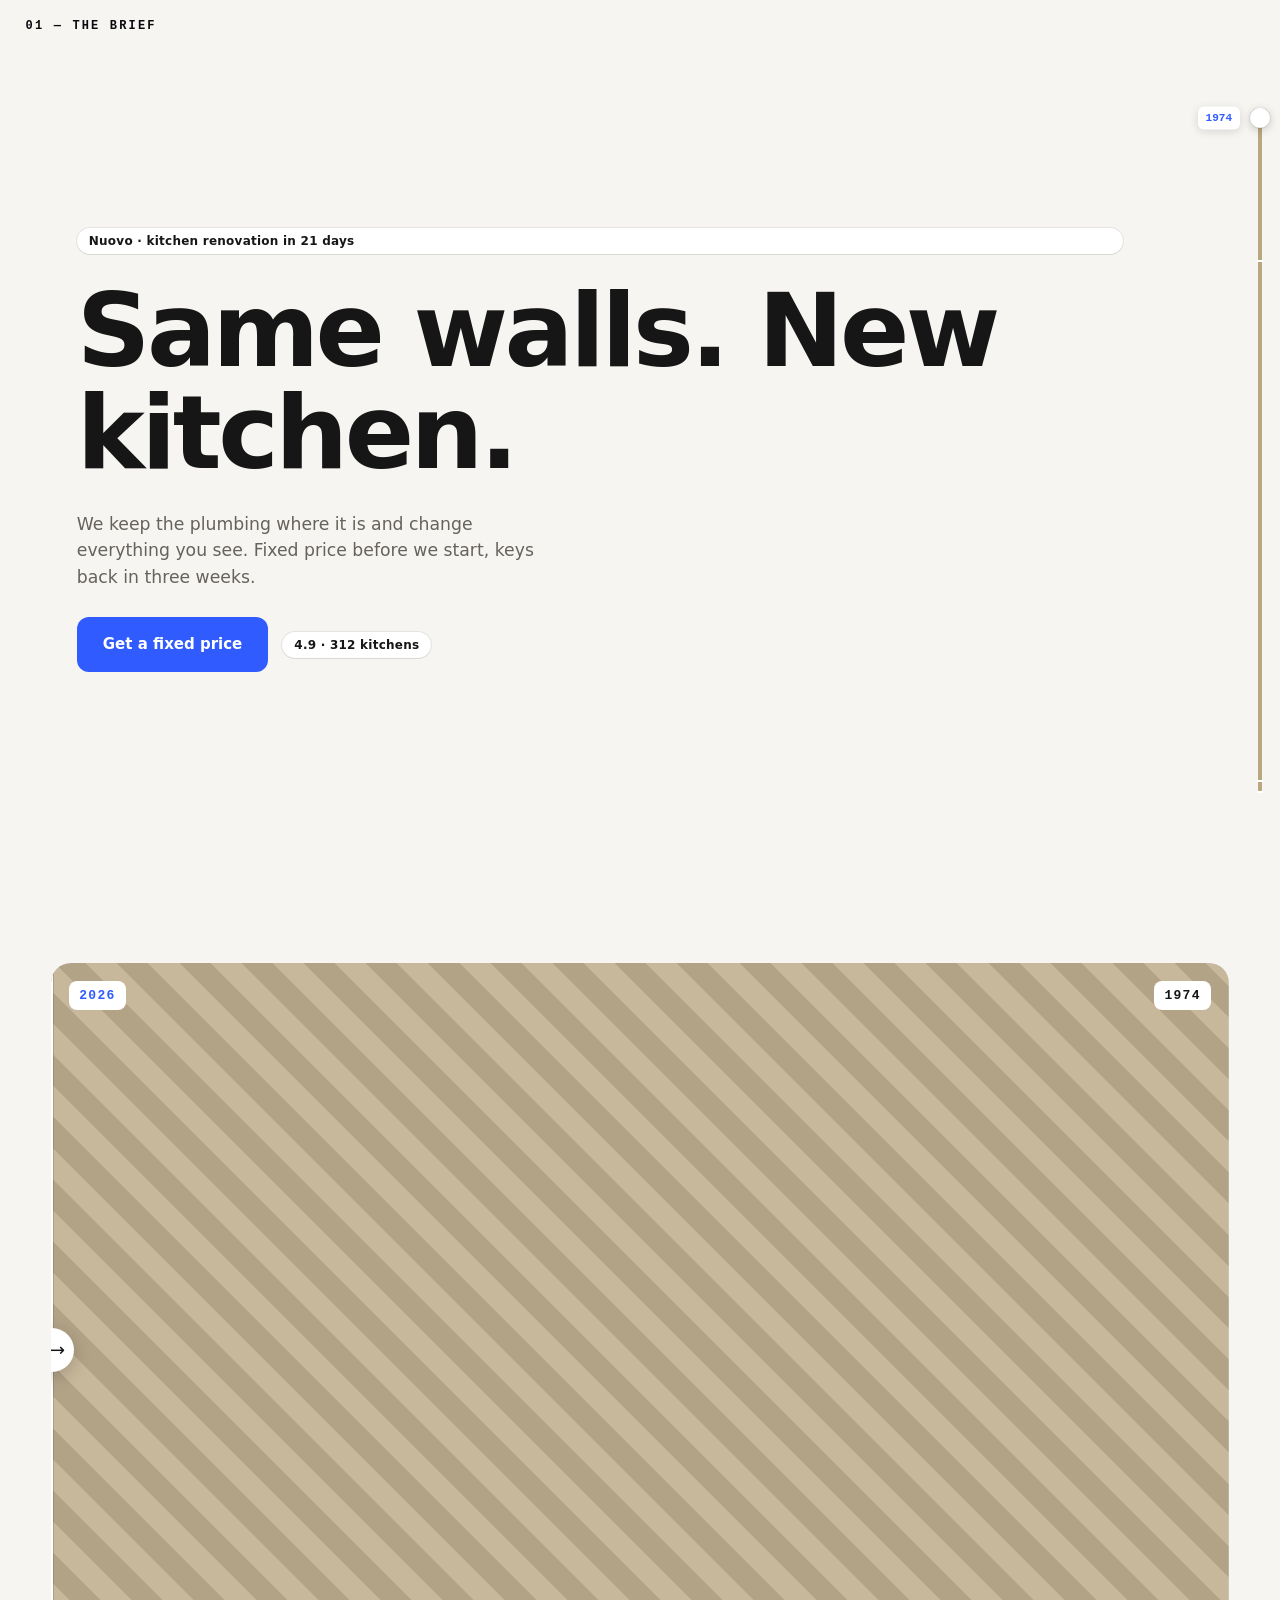
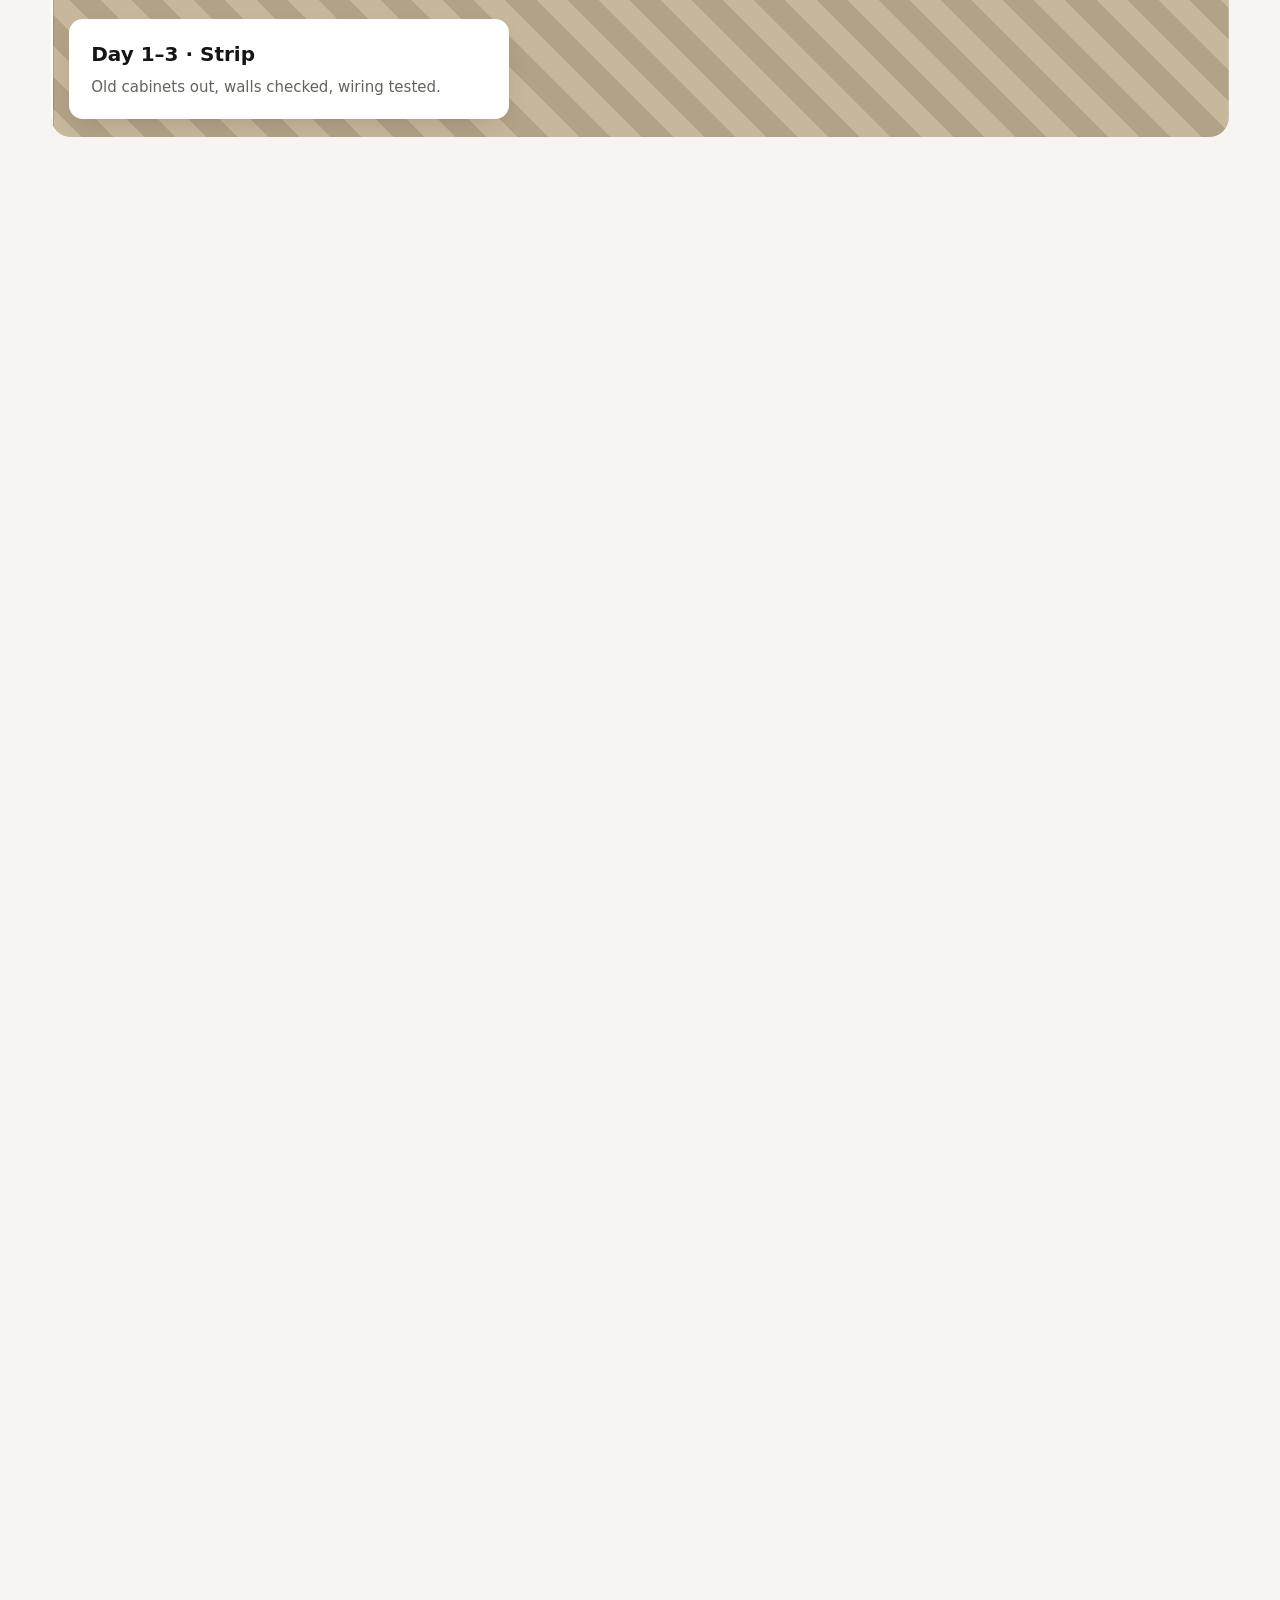
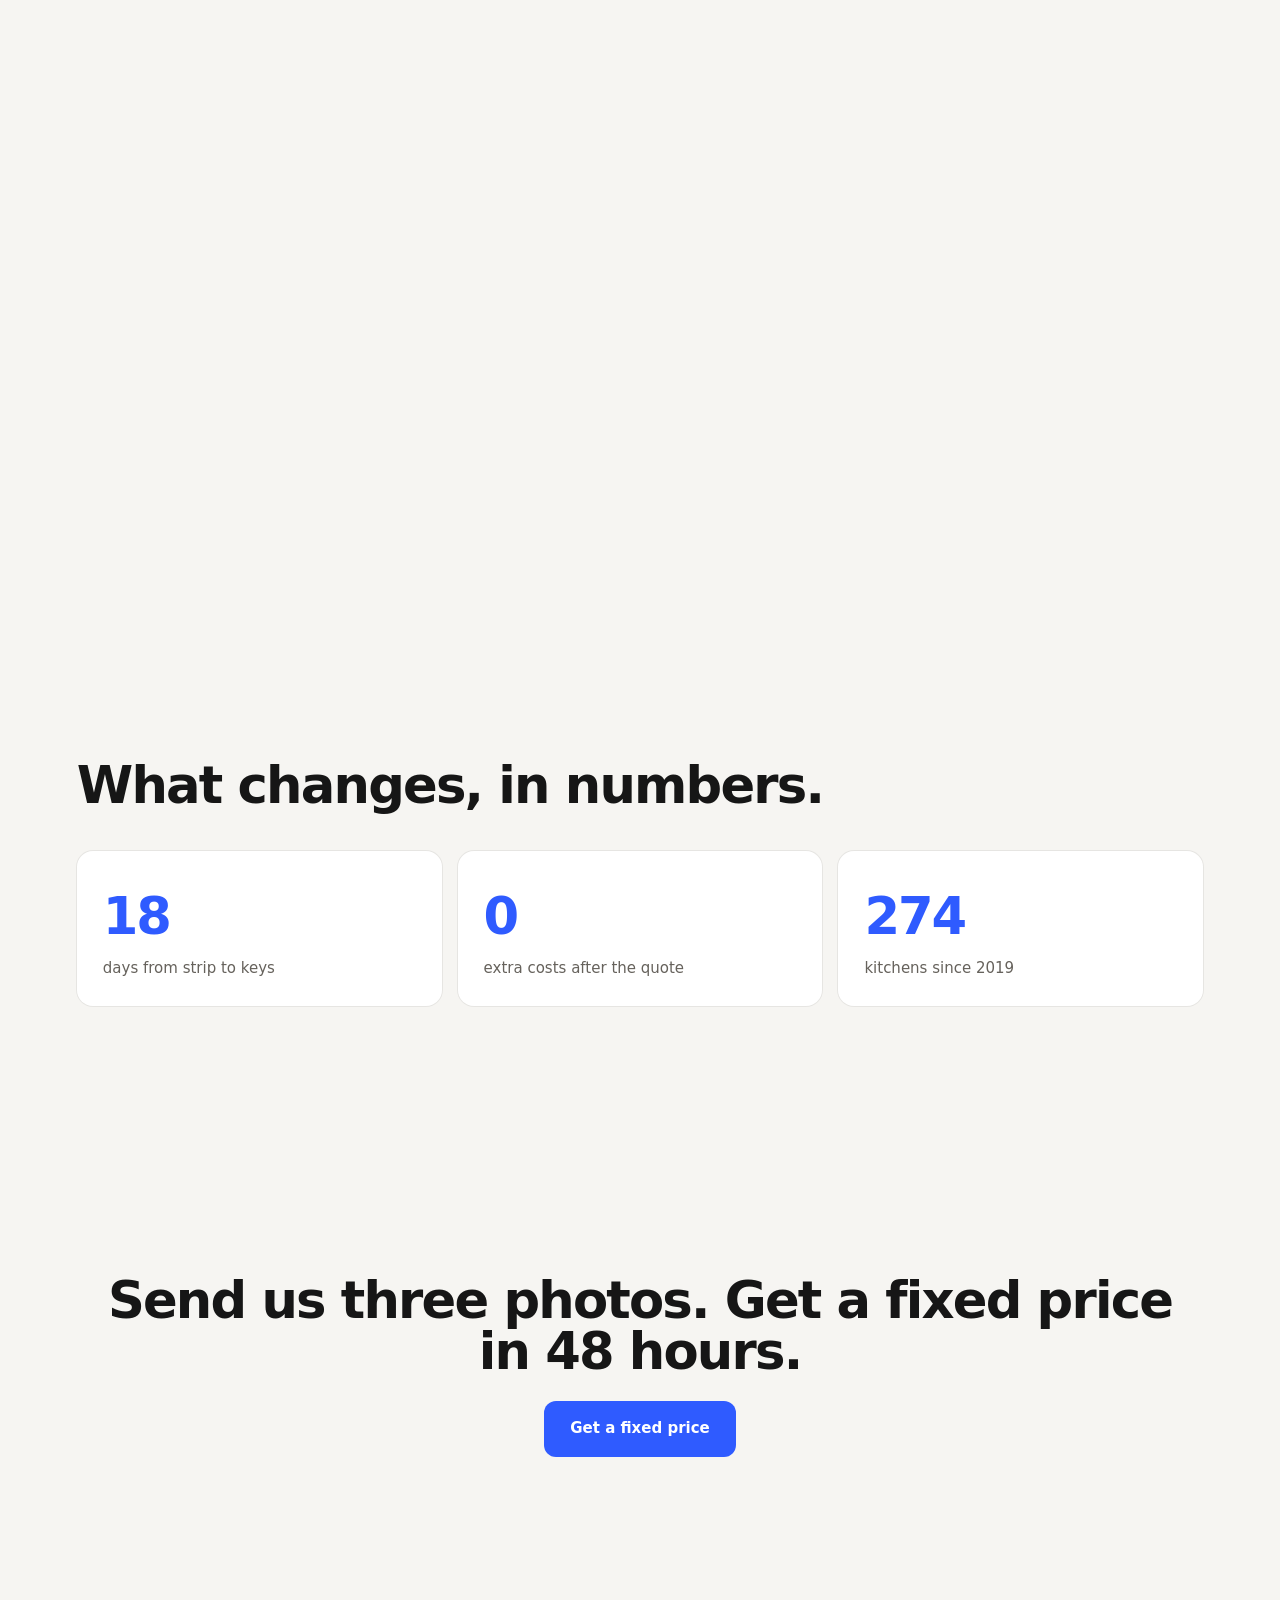
==== skills/site-start/templates/before-after.html @ d249fd46 "site-start router, 7 templates with themed scroll gauges - site-start skill: classify the site, pick" ====
<!doctype html>
<html lang="en">
<head>
<meta charset="utf-8">
<meta name="viewport" content="width=device-width, initial-scale=1">
<title>Before / After — StoryMotion template</title>
<script>document.documentElement.classList.add('js')</script>
<link rel="stylesheet" href="storymotion.css">
<style>
  /* Template: BEFORE / AFTER — transformation device. Scroll wipes the old state into the new one.
     Light, clean grotesk, one electric-blue accent. Put two aligned photos in --before / --after. */
  :root { --ink: #161616; --muted: #66625c; --bg: #f6f5f2; --accent: #2f5bff;
          font: 400 clamp(15px, 1.05vw, 18px)/1.55 Inter, "Segoe UI", system-ui, sans-serif; }
  h1, h2 { font-weight: 650; letter-spacing: -.035em; line-height: 1; }
  h1 { font-size: clamp(44px, 8vw, 124px); }
  h2 { font-size: clamp(28px, 4vw, 58px); }
  .pill { display: inline-block; padding: 7px 12px; border-radius: 999px; background: #fff; box-shadow: 0 1px 0 #0000000f, 0 0 0 1px #00000012;
          font: 600 12px/1 system-ui, sans-serif; letter-spacing: .02em; }
  section:not(.scene) { padding: 0 max(16px, 6vw); }

  .hook { min-height: 100svh; display: grid; align-content: center; gap: 26px; max-width: 1200px; }
  .hook p { max-width: 42ch; color: var(--muted); font-size: 1.15em; }
  .hook .row { display: flex; gap: 14px; flex-wrap: wrap; align-items: center; }
  .cta { padding: 16px 26px; border-radius: 12px; background: var(--accent); color: #fff; text-decoration: none; font-weight: 600;
         transition: translate var(--dur-ui) var(--ease-out), box-shadow var(--dur-ui) var(--ease-out); }
  .cta:hover { box-shadow: 0 10px 30px -10px var(--accent); }
  .cta:focus-visible { outline: 3px solid var(--ink); outline-offset: 3px; }

  /* Wipe scene */
  .scene { height: 340vh; }
  .stage { padding: 7vh max(16px, 4vw); }
  .canvas { position: relative; height: 100%; border-radius: 20px; overflow: clip; }
  .panel { position: absolute; inset: 0; background-size: cover; background-position: center; }
  .before { background-image: var(--before, repeating-linear-gradient(45deg, #b9a77f 0 22px, #a8946a 22px 44px)); filter: sepia(.5) saturate(.7); }
  .after { background-image: var(--after, linear-gradient(160deg, #eef1f6, #cfd8ea 55%, #9fb3dc));
           clip-path: inset(0 calc((1 - var(--p, 0)) * 100%) 0 0); }
  .divider { position: absolute; top: 0; bottom: 0; width: 2px; background: #fff; left: calc(var(--p, 0) * 100%); box-shadow: 0 0 0 1px #0002; }
  .divider::after { content: "⟷"; position: absolute; top: 50%; left: 50%; translate: -50% -50%; width: 44px; height: 44px; border-radius: 50%;
                    display: grid; place-items: center; background: #fff; color: var(--ink); font-size: 18px; box-shadow: 0 4px 18px #0003; }
  .year { position: absolute; top: 18px; font: 700 13px/1 ui-monospace, monospace; letter-spacing: .1em; padding: 8px 10px; border-radius: 8px; background: #fff; }
  .year.y0 { right: 18px; } .year.y1 { left: 18px; color: var(--accent); } /* new state spreads from the left */
  .change { position: absolute; left: 18px; bottom: 18px; width: min(440px, calc(100% - 36px)); padding: 20px 22px; border-radius: 14px;
            background: #fff; box-shadow: 0 10px 30px -12px #0003; display: grid; gap: 6px; }
  .change b { font-size: 20px; }
  .change span { color: var(--muted); }

  .results { padding-block: 20vh; display: grid; gap: 40px; }
  .grid { display: grid; grid-template-columns: repeat(auto-fit, minmax(220px, 1fr)); gap: 16px; }
  .card { padding: 26px; border-radius: 16px; background: #fff; box-shadow: 0 0 0 1px #00000010; }
  .card b { display: block; font-size: clamp(36px, 4vw, 56px); letter-spacing: -.04em; color: var(--accent); }
  .card span { color: var(--muted); }

  .end { min-height: 80svh; display: grid; place-content: center; justify-items: center; text-align: center; gap: 24px; }

  @media (max-width: 700px) { .scene { height: 260vh; } }

  /* Scroll gauge = a before/after slider: new blue above, old tone below, a round handle showing the year */
  .gauge { mix-blend-mode: normal; color: var(--ink); width: 20px; }
  .gauge::before { inset: 0 8px; border-radius: 4px; background: linear-gradient(var(--accent) calc(var(--progress, 0) * 100%), #b9a77f 0); }
  .gauge i { left: 0; right: 0; height: 20px; border-radius: 50%; top: calc(var(--progress, 0) * (100% - 20px)); background: #fff; box-shadow: 0 2px 10px #0003, 0 0 0 1px #0001; z-index: 1; }
  .gauge i::after { content: attr(data-y); position: absolute; right: 30px; top: 50%; translate: 0 -50%; padding: 6px 8px; border-radius: 6px; background: #fff; box-shadow: 0 2px 10px #0002; font: 700 11px/1 ui-monospace, monospace; color: var(--accent); transition: opacity var(--dur-ui); }
  .gauge b { left: 7px; right: 7px; height: 2px; background: #fff; opacity: 1; }
  .gauge:hover i::after { opacity: 0; }
</style>
</head>
<body>
<div class="chapter" aria-live="polite">01 — The brief</div>
<div class="gauge" aria-hidden="true"><i></i></div>

<main>
  <section class="hook" data-chapter="01 — The brief">
    <span class="pill">Nuovo · kitchen renovation in 21 days</span>
    <h1 data-split>Same walls. New kitchen.</h1>
    <p>We keep the plumbing where it is and change everything you see. Fixed price before we start, keys back in three weeks.</p>
    <div class="row"><a class="cta" href="#quote" data-magnetic>Get a fixed price</a><span class="pill">4.9 · 312 kitchens</span></div>
  </section>

  <section class="scene wipe" data-chapter="02 — 1974 → 2026">
    <div class="stage">
      <div class="canvas">
        <div class="panel before" role="img" aria-label="Kitchen before: dark 1974 cabinets"></div>
        <div class="panel after" role="img" aria-label="Kitchen after: light cabinets, new worktop"></div>
        <div class="divider" aria-hidden="true"></div>
        <span class="year y0">1974</span><span class="year y1">2026</span>
        <div class="change" data-step><b>Day 1–3 · Strip</b><span>Old cabinets out, walls checked, wiring tested.</span></div>
        <div class="change" data-step><b>Day 4–9 · Surfaces</b><span>New plaster, tiles and a single-slab worktop.</span></div>
        <div class="change" data-step><b>Day 10–17 · Fit</b><span>Cabinets made to measure in our workshop, fitted in two days.</span></div>
        <div class="change" data-step><b>Day 21 · Keys</b><span>Cleaned, photographed, handed back. Same plumbing, new kitchen.</span></div>
      </div>
    </div>
  </section>

  <section class="results" data-chapter="03 — Results">
    <h2 data-reveal>What changes, in numbers.</h2>
    <div class="grid">
      <div class="card" data-reveal style="--i:1"><b data-count="21">21</b><span>days from strip to keys</span></div>
      <div class="card" data-reveal style="--i:2"><b data-count="0">0</b><span>extra costs after the quote</span></div>
      <div class="card" data-reveal style="--i:3"><b data-count="312">312</b><span>kitchens since 2019</span></div>
    </div>
  </section>

  <section class="end" id="quote" data-chapter="04 — Your kitchen">
    <h2 data-reveal>Send us three photos. Get a fixed price in 48 hours.</h2>
    <a class="cta" href="#" data-reveal style="--i:1">Get a fixed price</a>
  </section>
</main>
<script>
  // Gauge readout: the year, in step with the wipe from the old kitchen to the new one.
  const yearThumb = document.querySelector('.gauge i');
  document.querySelector('.scene').addEventListener('progress', ({ detail: { p: detail } }) => yearThumb.dataset.y = Math.round(1974 + detail * 52));
</script>
<script src="storymotion.js"></script>
</body>
</html>
---- skills/site-start/templates/storymotion.css ----
/* StoryMotion base: tokens, reveals, split text, pinned stage, step captions, chapter label,
   custom scroll gauge, reduced motion. Each template sets --ink, --muted, --bg, --accent. */
:root {
  --ease-out: cubic-bezier(.16, 1, .3, 1);
  --ease-in: cubic-bezier(.7, 0, .84, 0);
  --ease-move: cubic-bezier(.65, 0, .35, 1);
  --dur-ui: 280ms;
  --dur-enter: 620ms;
}
* { box-sizing: border-box; margin: 0; }
html { scrollbar-width: none; }
html::-webkit-scrollbar { display: none; }
body { background: var(--bg); color: var(--ink); overflow-x: clip; }
img { display: block; max-width: 100%; }

/* Reveal once (only when JS runs, so content is visible without it) */
.js [data-reveal] { opacity: 0; translate: 0 24px; transition: opacity var(--dur-enter) var(--ease-out), translate var(--dur-enter) var(--ease-out); transition-delay: calc(var(--i, 0) * 70ms); }
.js [data-reveal].in { opacity: 1; translate: 0 0; }

/* Headline split into letters */
[data-split] .w { display: inline-block; white-space: nowrap; }
[data-split] .w > span { display: inline-block; animation: sm-letter var(--dur-enter) var(--ease-out) both; animation-delay: calc(var(--i) * 28ms); }
@keyframes sm-letter { from { opacity: 0; translate: 0 .45em; filter: blur(6px); } }

/* Pinned scene: tall section + sticky stage; children read --p (0 → 1) */
.scene { position: relative; }
.stage { position: sticky; top: 0; height: 100svh; overflow: clip; }
/* Outgoing step leaves fast; incoming waits for it, so two captions never overlap */
.js [data-step] { opacity: 0; translate: 0 -12px; transition: opacity 180ms var(--ease-in), translate 180ms var(--ease-in); }
.js [data-step].on { opacity: 1; translate: 0 0; transition: opacity 420ms var(--ease-out) 160ms, translate 420ms var(--ease-out) 160ms; }

/* Chapter label */
.chapter { position: fixed; left: max(16px, 2vw); top: 20px; z-index: 50; mix-blend-mode: difference; color: #fff;
           font: 600 12px/1 ui-monospace, monospace; letter-spacing: .18em; text-transform: uppercase; }

/* Custom scroll gauge: native bar hidden, this one is draggable and clickable.
   This is only the neutral base: each template restyles the track (::before), thumb (i, i::after readout)
   and chapter marks (b) so the scroll speaks the site's story and style. */
.gauge { position: fixed; right: 10px; top: 12vh; bottom: 12vh; width: 14px; cursor: pointer; touch-action: none; z-index: 50;
         color: #fff; mix-blend-mode: difference; }
.gauge::before { content: ""; position: absolute; inset: 0 6px; background: color-mix(in srgb, currentColor 30%, transparent); }
.gauge i { position: absolute; left: 4px; right: 4px; top: calc(var(--progress, 0) * (100% - 44px)); height: 44px; background: currentColor; border-radius: 3px; }
.gauge b { position: absolute; left: 2px; right: 2px; height: 2px; translate: 0 -50%; background: currentColor; opacity: .55; }
/* Hovering the gauge shows the chapters as a table of contents */
.gauge b::after { content: attr(data-label); position: absolute; right: calc(100% + 14px); top: 50%; translate: 0 -50%; white-space: nowrap;
                  font: 600 11px/1 ui-monospace, monospace; letter-spacing: .1em; text-transform: uppercase; opacity: 0;
                  transition: opacity var(--dur-ui) var(--ease-out); pointer-events: none; }
.gauge:hover b::after { opacity: 1; }
@media (pointer: coarse) { .gauge { display: none; } }

@media (prefers-reduced-motion: reduce) {
  [data-split] .w > span { animation: none; }
  .js [data-reveal] { opacity: 1; translate: none; transition: none; }
  .js [data-step], .js [data-step].on { translate: none; transition: opacity 1ms; }
}
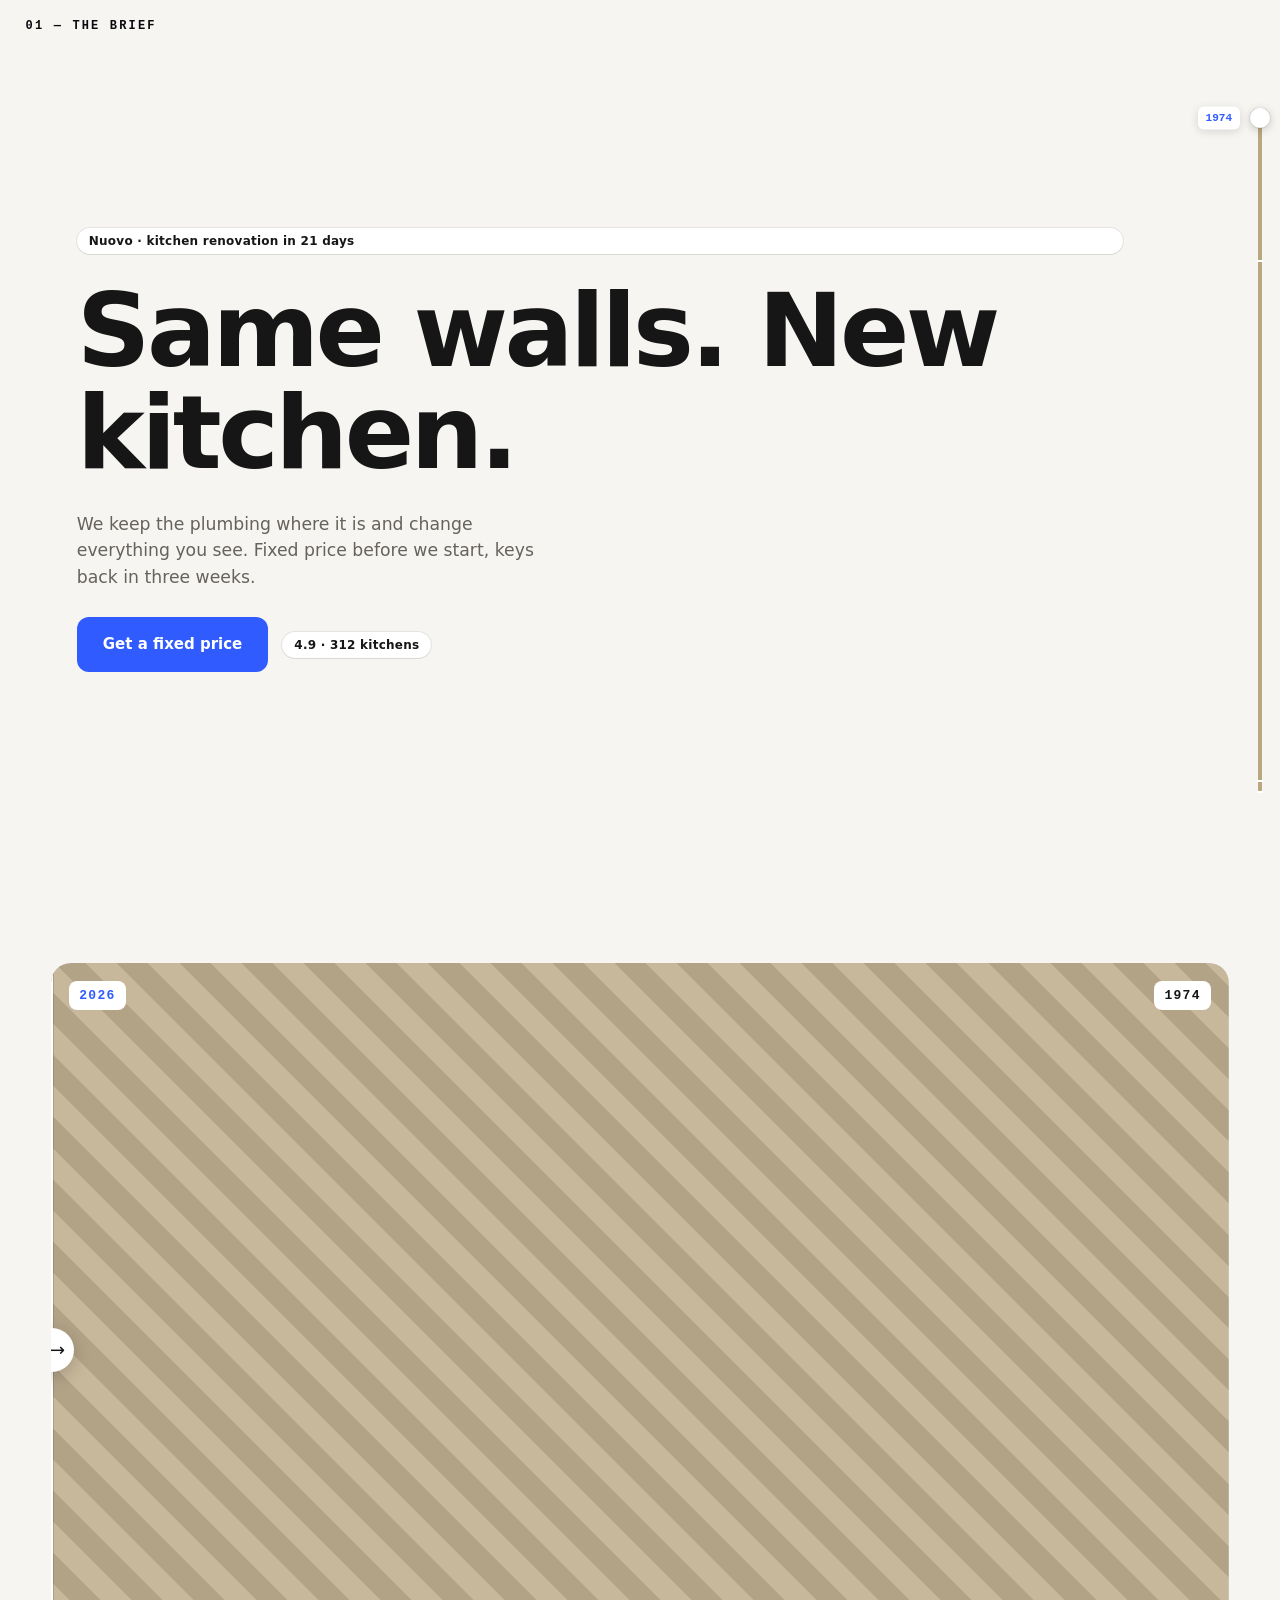
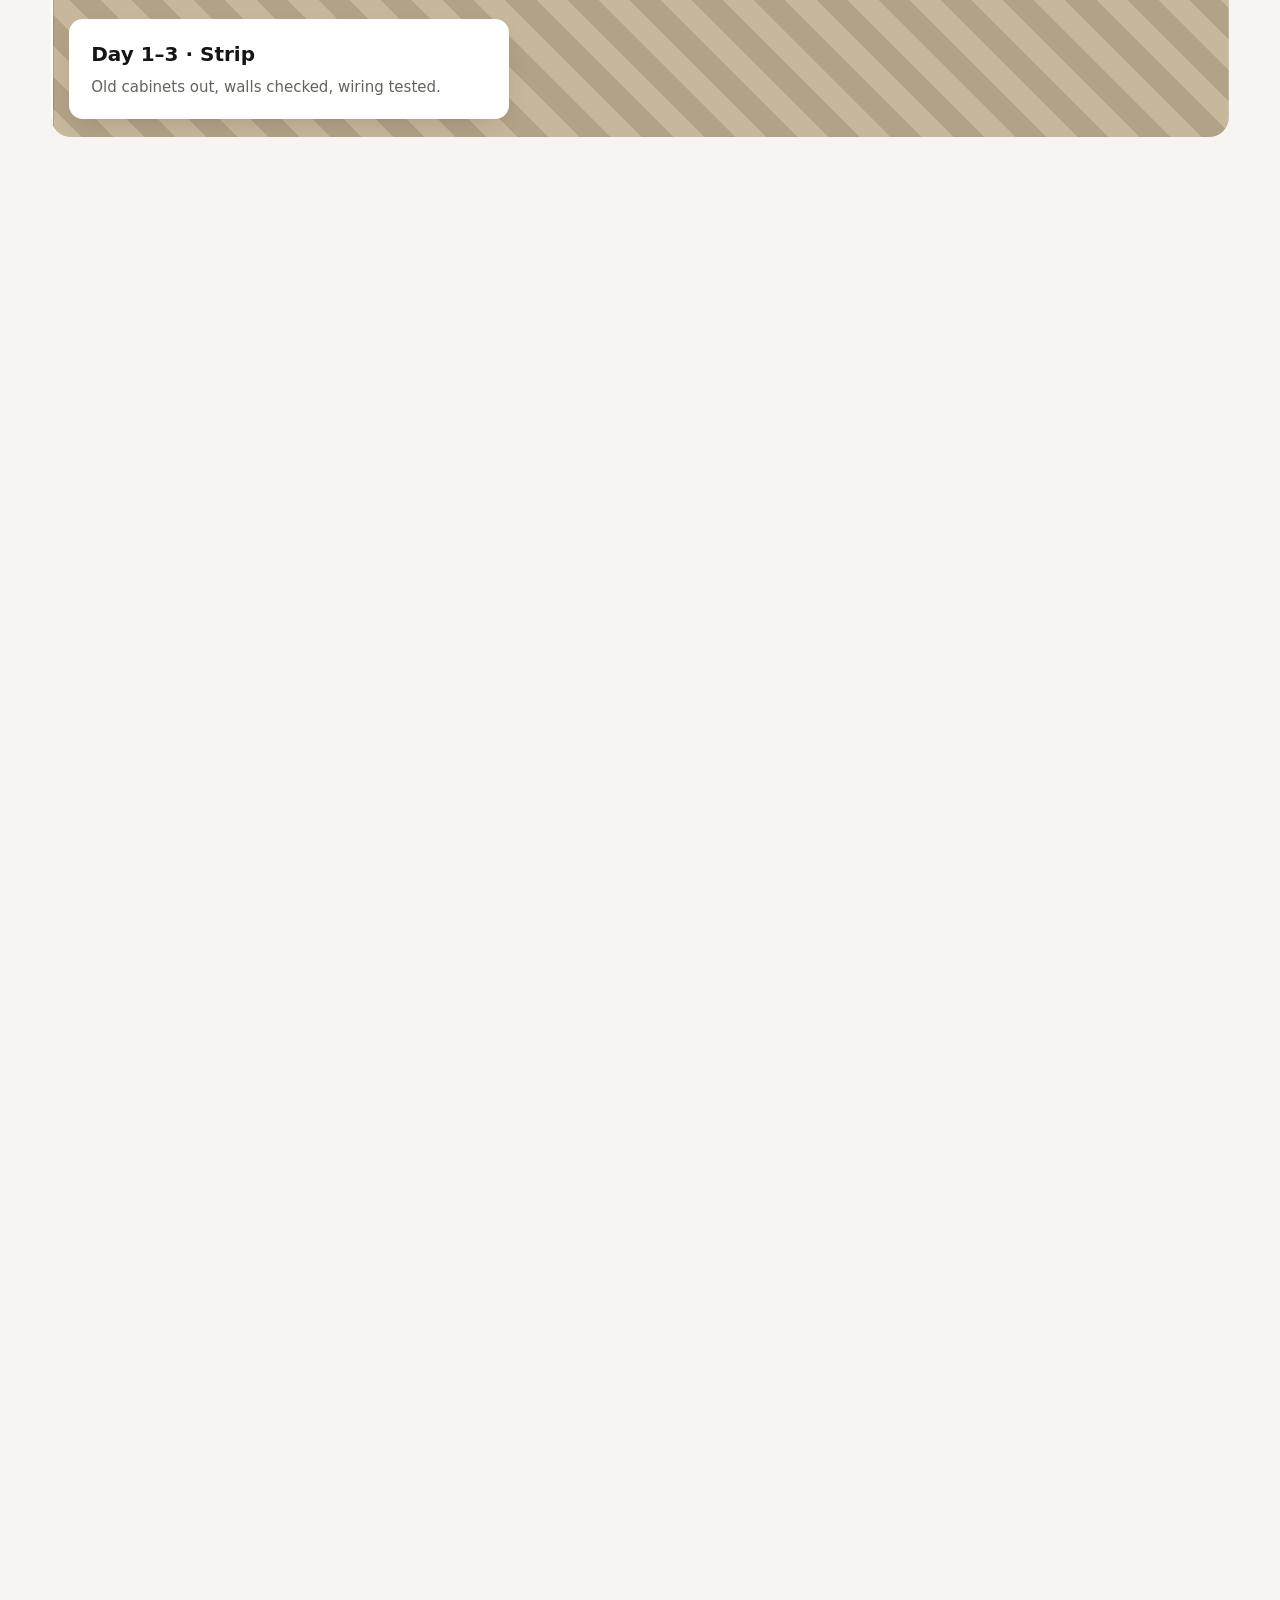
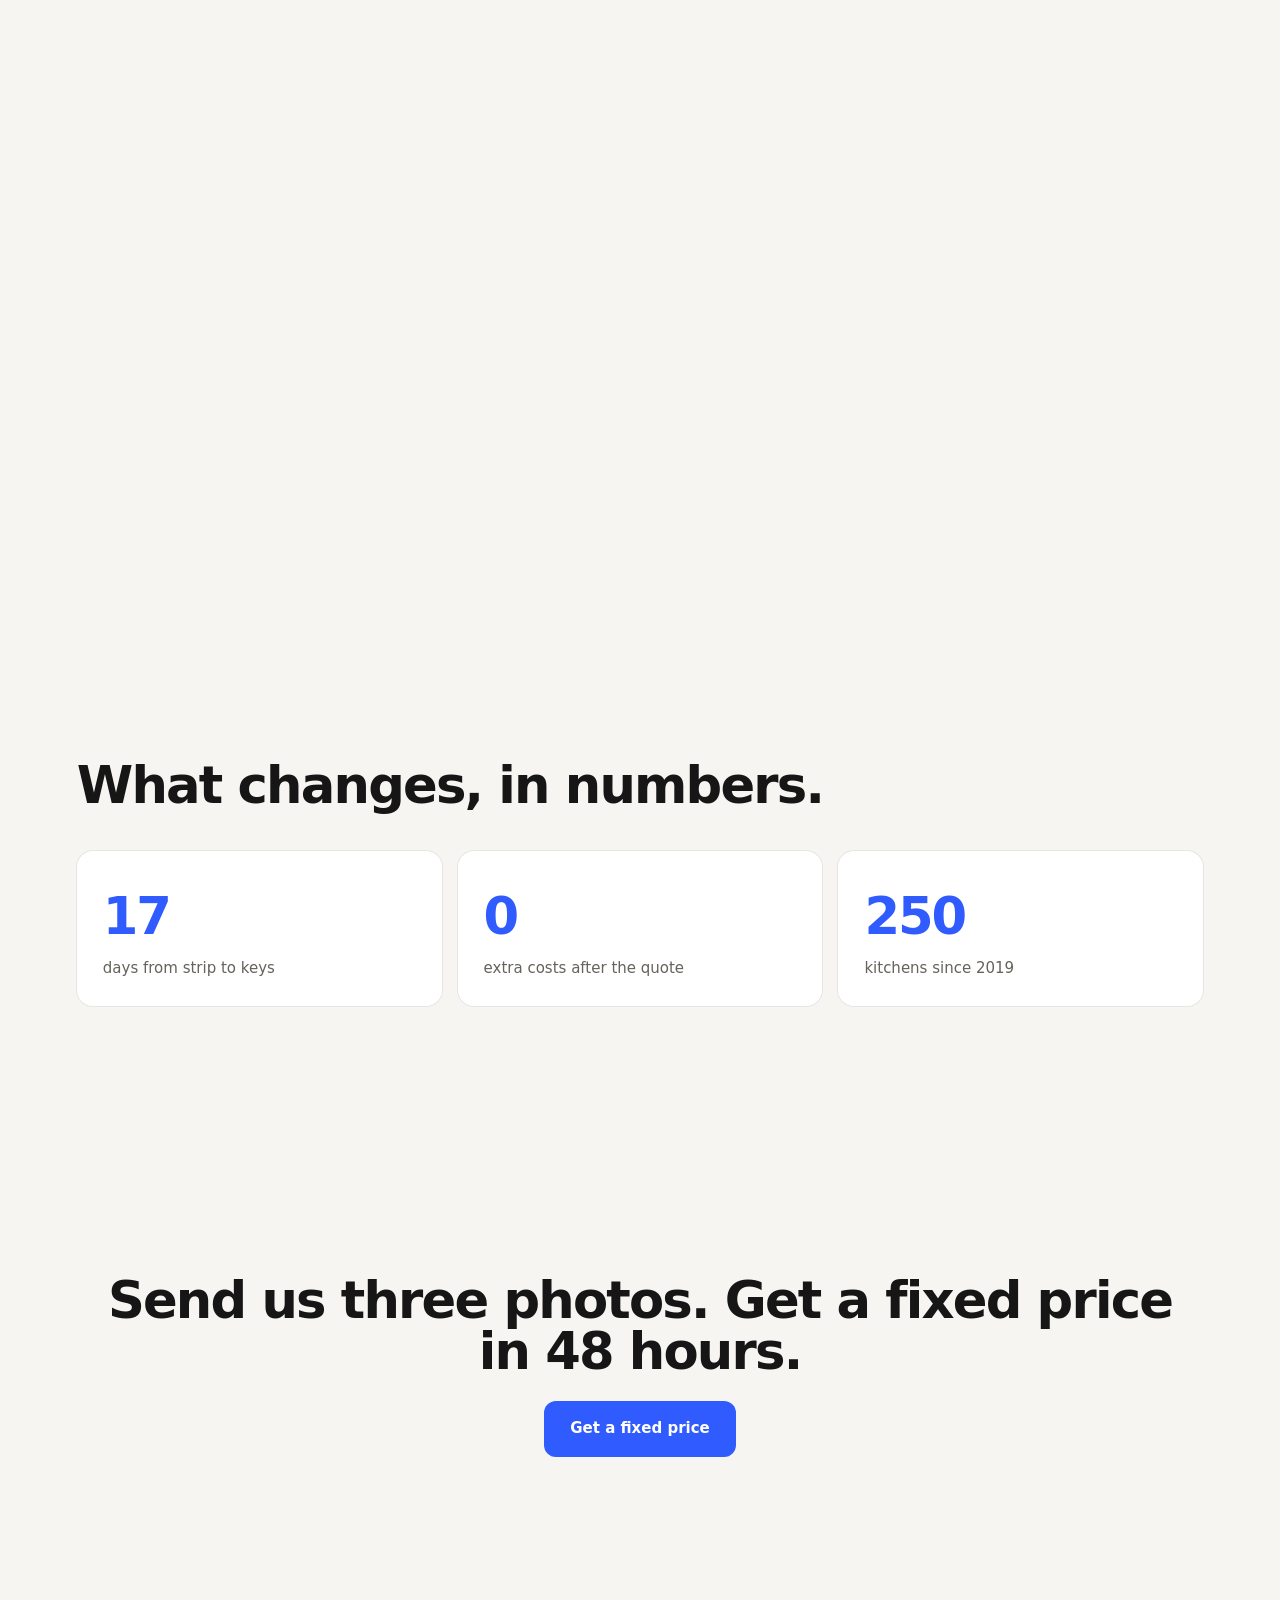
==== commit cfe21899: "Loading screens built from the site name, per story and style - core: .loader with --lp and loaderpr" ====
--- a/skills/site-start/templates/before-after.html
+++ b/skills/site-start/templates/before-after.html
@@ -4,7 +4,7 @@
 <meta charset="utf-8">
 <meta name="viewport" content="width=device-width, initial-scale=1">
 <title>Before / After — StoryMotion template</title>
-<script>document.documentElement.classList.add('js')</script>
+<script>(r => { r.classList.add('js'); try { r.classList.add(sessionStorage.getItem('sm-loader:' + location.pathname) && !/[?&]loader/.test(location.search) ? 'loader-seen' : 'loading'); } catch (e) { r.classList.add('loader-seen'); } })(document.documentElement)</script>
 <link rel="stylesheet" href="storymotion.css">
 <style>
   /* Template: BEFORE / AFTER — transformation device. Scroll wipes the old state into the new one.
@@ -61,9 +61,25 @@
   .gauge i::after { content: attr(data-y); position: absolute; right: 30px; top: 50%; translate: 0 -50%; padding: 6px 8px; border-radius: 6px; background: #fff; box-shadow: 0 2px 10px #0002; font: 700 11px/1 ui-monospace, monospace; color: var(--accent); transition: opacity var(--dur-ui); }
   .gauge b { left: 7px; right: 7px; height: 2px; background: #fff; opacity: 1; }
   .gauge:hover i::after { opacity: 0; }
+
+  /* Loader = the renovation in one move: the name in a dated 1974 style is wiped into the new brand, year counts to 2026 */
+  .l-stack { position: relative; display: grid; justify-items: center; }
+  .l-old, .l-new { grid-area: 1 / 1; font-size: clamp(72px, 15vw, 210px); line-height: 1.1; }
+  .l-old { font-family: Georgia, serif; font-style: italic; color: #a8946a; clip-path: inset(-10% 0 -10% calc(var(--lp, 0) * 100%)); }
+  .l-new { font-weight: 650; letter-spacing: -.05em; color: var(--accent); clip-path: inset(-10% calc((1 - var(--lp, 0)) * 100%) -10% 0); }
+  .l-div { position: absolute; top: -6%; bottom: -6%; width: 2px; left: calc(var(--lp, 0) * 100%); background: var(--ink); }
+  .l-year { position: absolute; bottom: 14vh; font: 700 13px/1 ui-monospace, monospace; letter-spacing: .1em; padding: 8px 10px; border-radius: 8px; background: #fff; box-shadow: 0 2px 10px #0002; }
 </style>
 </head>
 <body>
+<div class="loader" aria-hidden="true">
+  <div class="l-stack">
+    <div class="l-old">Nuovo</div>
+    <div class="l-new">Nuovo</div>
+    <i class="l-div"></i>
+  </div>
+  <div class="l-year">1974</div>
+</div>
 <div class="chapter" aria-live="polite">01 — The brief</div>
 <div class="gauge" aria-hidden="true"><i></i></div>
 
@@ -109,6 +125,11 @@
   const yearThumb = document.querySelector('.gauge i');
   document.querySelector('.scene').addEventListener('progress', ({ detail: { p: detail } }) => yearThumb.dataset.y = Math.round(1974 + detail * 52));
 </script>
+<script>
+  // Loader readout: the year, old to new.
+  const lYear = document.querySelector('.l-year');
+  document.querySelector('.loader')?.addEventListener('loaderprogress', ({ detail }) => lYear.textContent = Math.round(1974 + detail * 52));
+</script>
 <script src="storymotion.js"></script>
 </body>
 </html>
--- a/skills/site-start/templates/storymotion.css
+++ b/skills/site-start/templates/storymotion.css
@@ -16,6 +16,20 @@
 /* Reveal once (only when JS runs, so content is visible without it) */
 .js [data-reveal] { opacity: 0; translate: 0 24px; transition: opacity var(--dur-enter) var(--ease-out), translate var(--dur-enter) var(--ease-out); transition-delay: calc(var(--i, 0) * 70ms); }
 .js [data-reveal].in { opacity: 1; translate: 0 0; }
+
+/* Loader (styled per template from the site name). Visible only with JS, hidden on repeat visits and
+   with reduced motion; the failsafe animation hides it after 6 s even if the script never runs. */
+.loader { display: none; }
+:where(.js) .loader { display: grid; place-items: center; position: fixed; inset: 0; z-index: 100; overflow: clip; cursor: pointer;
+              background: var(--bg); color: var(--ink);
+              transition: opacity 700ms var(--ease-out), visibility 0s 700ms; animation: sm-failsafe 0s 6s forwards; }
+:where(.js) .loader.out { opacity: 0; visibility: hidden; }
+.loader-seen .loader { display: none !important; }
+.loader [data-name] .w { display: inline-block; white-space: nowrap; }
+.loader [data-name] .w > span { display: inline-block; }
+@keyframes sm-failsafe { to { opacity: 0; visibility: hidden; } }
+/* Hero letters wait for the loader, then play (and stay visible if anything fails) */
+.loading [data-split] .w > span { animation-name: none; }
 
 /* Headline split into letters */
 [data-split] .w { display: inline-block; white-space: nowrap; }
@@ -50,6 +64,7 @@
 
 @media (prefers-reduced-motion: reduce) {
   [data-split] .w > span { animation: none; }
+  .js .loader { display: none; }
   .js [data-reveal] { opacity: 1; translate: none; transition: none; }
   .js [data-step], .js [data-step].on { translate: none; transition: opacity 1ms; }
 }
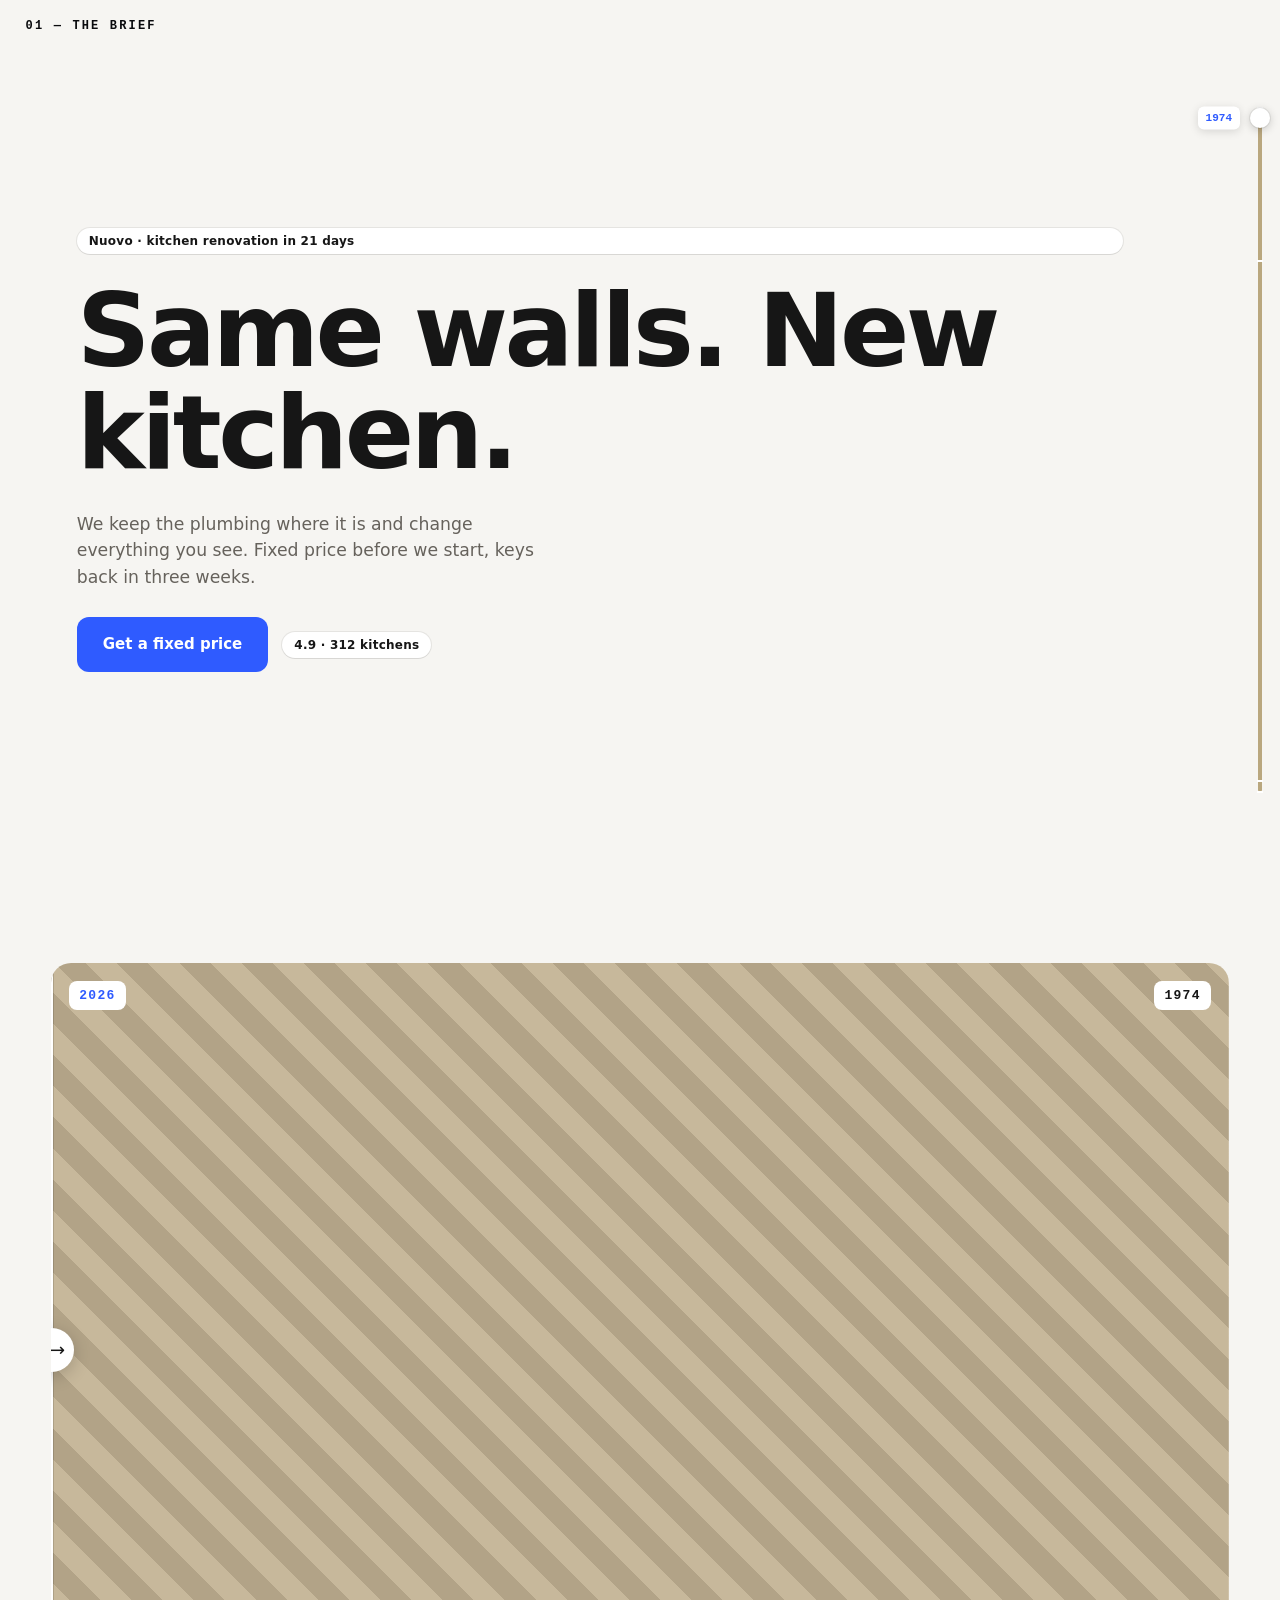
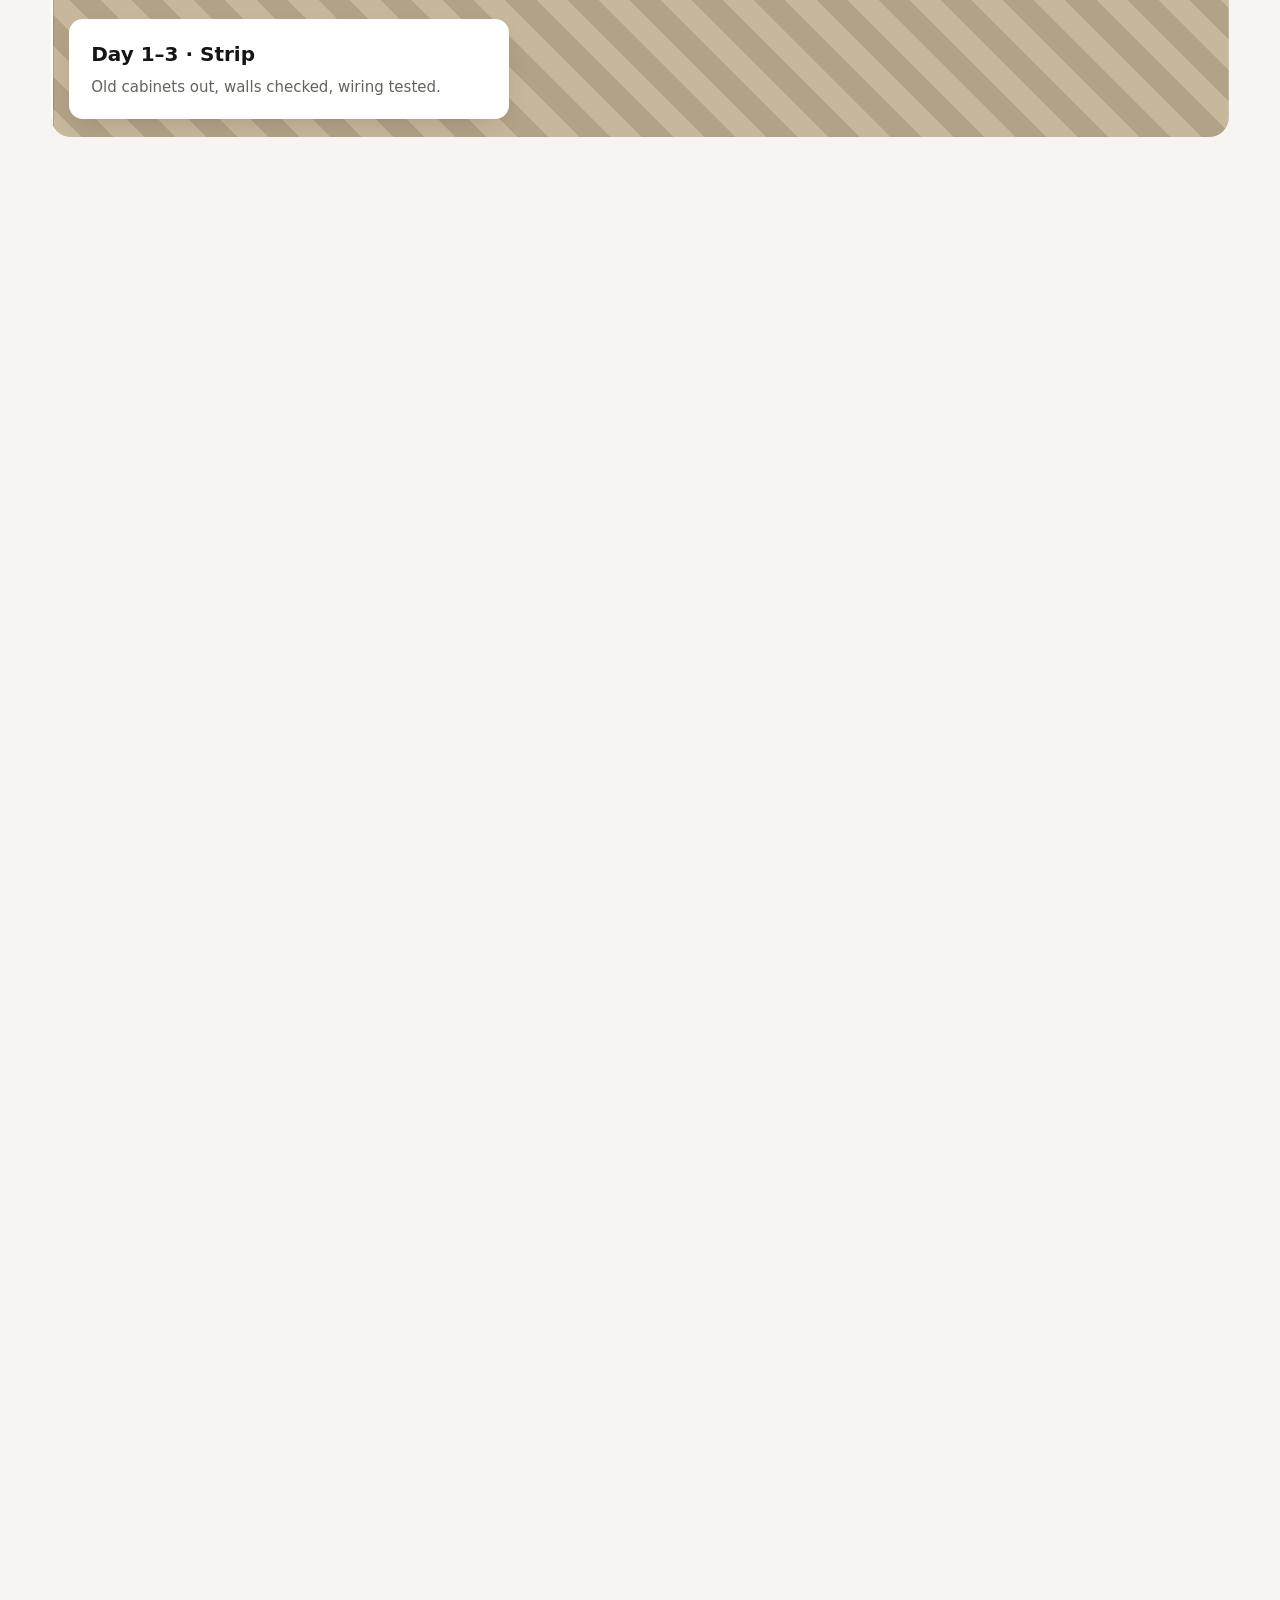
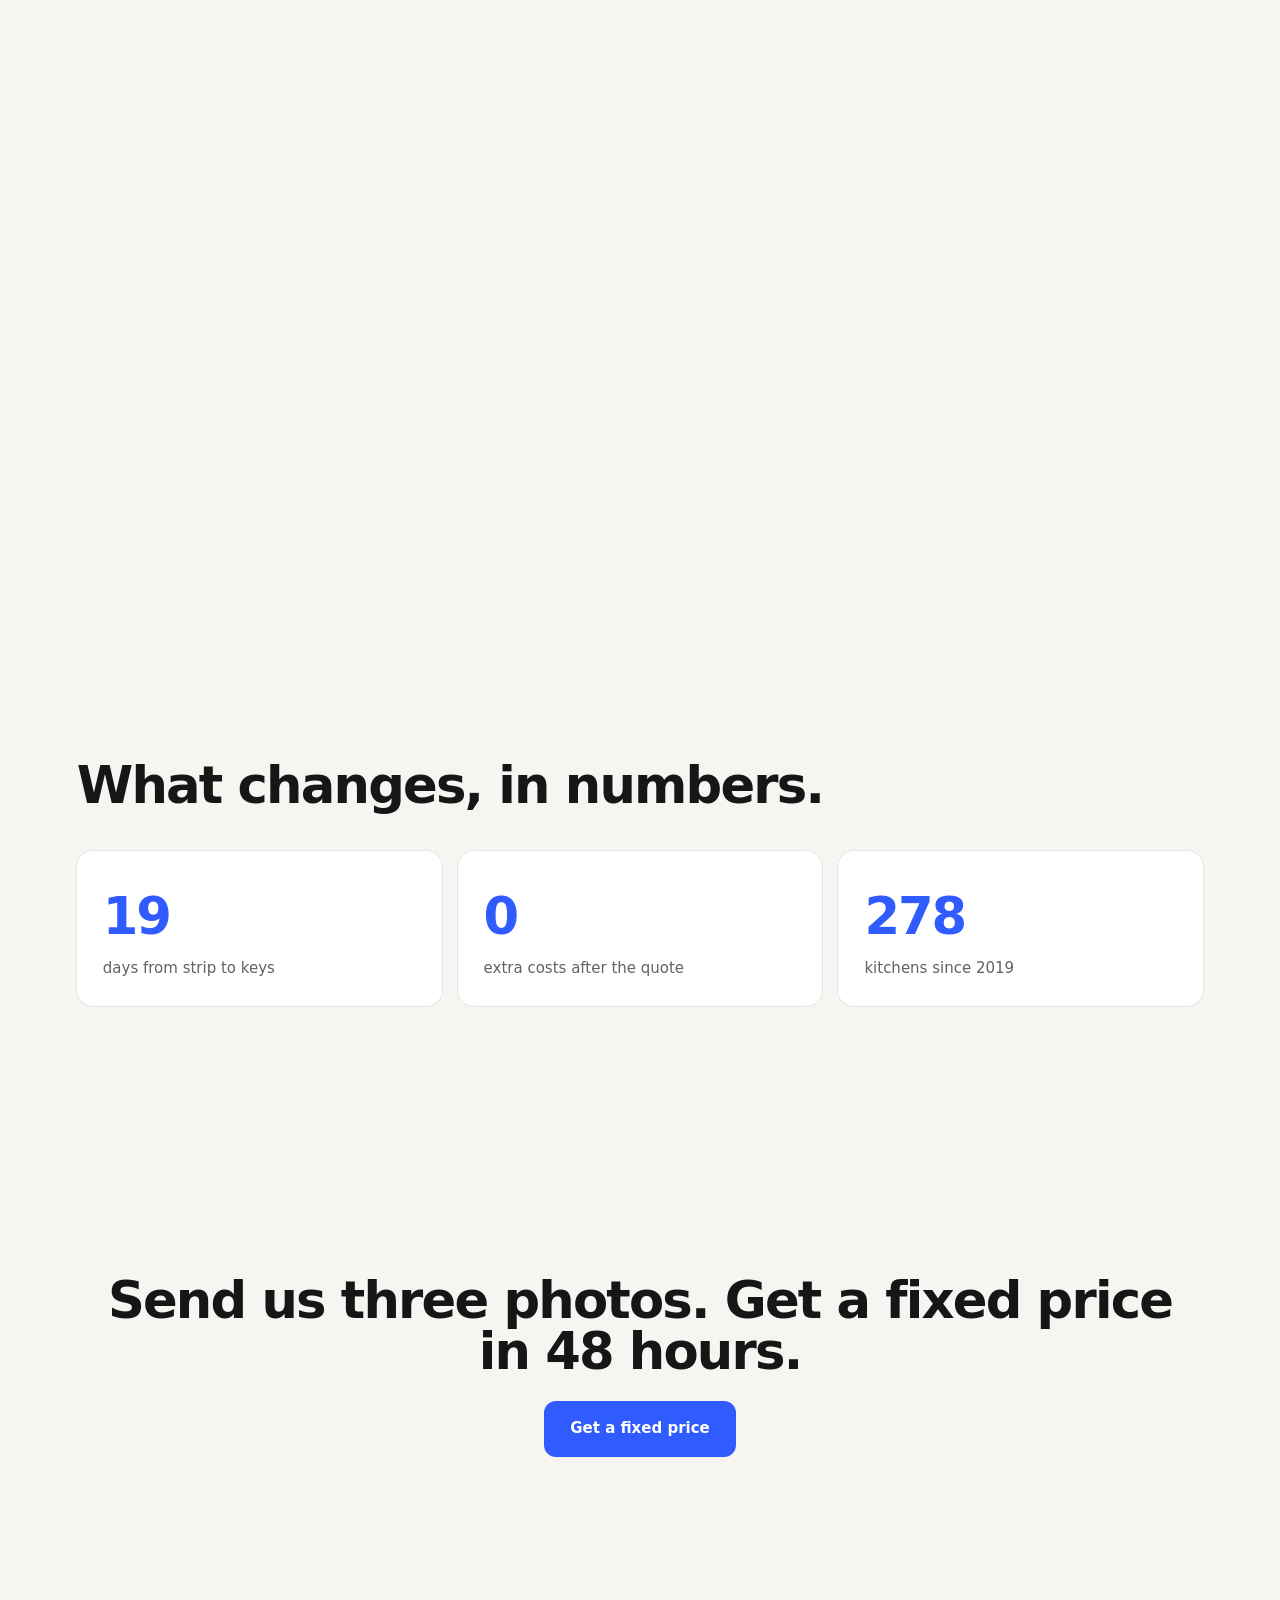
==== commit dc8723f3: "v0.2: check script, rebrand tokens, i18n, themed page transitions, framework support, Codex plugin -" ====
--- a/skills/site-start/templates/before-after.html
+++ b/skills/site-start/templates/before-after.html
@@ -4,18 +4,20 @@
 <meta charset="utf-8">
 <meta name="viewport" content="width=device-width, initial-scale=1">
 <title>Before / After — StoryMotion template</title>
-<script>(r => { r.classList.add('js'); try { r.classList.add(sessionStorage.getItem('sm-loader:' + location.pathname) && !/[?&]loader/.test(location.search) ? 'loader-seen' : 'loading'); } catch (e) { r.classList.add('loader-seen'); } })(document.documentElement)</script>
+<script>(r => { r.classList.add('js'); try { r.classList.add(sessionStorage.getItem('sm-loader') && !/[?&]loader/.test(location.search) ? 'loader-seen' : 'loading'); } catch (e) { r.classList.add('loader-seen'); } })(document.documentElement)</script>
 <link rel="stylesheet" href="storymotion.css">
 <style>
   /* Template: BEFORE / AFTER — transformation device. Scroll wipes the old state into the new one.
      Light, clean grotesk, one electric-blue accent. Put two aligned photos in --before / --after. */
-  :root { --ink: #161616; --muted: #66625c; --bg: #f6f5f2; --accent: #2f5bff;
-          font: 400 clamp(15px, 1.05vw, 18px)/1.55 Inter, "Segoe UI", system-ui, sans-serif; }
+  :root { /* BRAND — the name lives in every [data-brand] element; colours and fonts are set here */
+          --font-display: Inter, "Segoe UI", system-ui, sans-serif; --font-ui: system-ui, sans-serif; --font-old: Georgia, serif; --font-mono: ui-monospace, monospace;
+          --ink: #161616; --muted: #66625c; --bg: #f6f5f2; --accent: #2f5bff;
+          font: 400 clamp(15px, 1.05vw, 18px)/1.55 var(--font-display); }
   h1, h2 { font-weight: 650; letter-spacing: -.035em; line-height: 1; }
   h1 { font-size: clamp(44px, 8vw, 124px); }
   h2 { font-size: clamp(28px, 4vw, 58px); }
   .pill { display: inline-block; padding: 7px 12px; border-radius: 999px; background: #fff; box-shadow: 0 1px 0 #0000000f, 0 0 0 1px #00000012;
-          font: 600 12px/1 system-ui, sans-serif; letter-spacing: .02em; }
+          font: 600 12px/1 var(--font-ui); letter-spacing: .02em; }
   section:not(.scene) { padding: 0 max(16px, 6vw); }
 
   .hook { min-height: 100svh; display: grid; align-content: center; gap: 26px; max-width: 1200px; }
@@ -37,7 +39,7 @@
   .divider { position: absolute; top: 0; bottom: 0; width: 2px; background: #fff; left: calc(var(--p, 0) * 100%); box-shadow: 0 0 0 1px #0002; }
   .divider::after { content: "⟷"; position: absolute; top: 50%; left: 50%; translate: -50% -50%; width: 44px; height: 44px; border-radius: 50%;
                     display: grid; place-items: center; background: #fff; color: var(--ink); font-size: 18px; box-shadow: 0 4px 18px #0003; }
-  .year { position: absolute; top: 18px; font: 700 13px/1 ui-monospace, monospace; letter-spacing: .1em; padding: 8px 10px; border-radius: 8px; background: #fff; }
+  .year { position: absolute; top: 18px; font: 700 13px/1 var(--font-mono); letter-spacing: .1em; padding: 8px 10px; border-radius: 8px; background: #fff; }
   .year.y0 { right: 18px; } .year.y1 { left: 18px; color: var(--accent); } /* new state spreads from the left */
   .change { position: absolute; left: 18px; bottom: 18px; width: min(440px, calc(100% - 36px)); padding: 20px 22px; border-radius: 14px;
             background: #fff; box-shadow: 0 10px 30px -12px #0003; display: grid; gap: 6px; }
@@ -58,24 +60,30 @@
   .gauge { mix-blend-mode: normal; color: var(--ink); width: 20px; }
   .gauge::before { inset: 0 8px; border-radius: 4px; background: linear-gradient(var(--accent) calc(var(--progress, 0) * 100%), #b9a77f 0); }
   .gauge i { left: 0; right: 0; height: 20px; border-radius: 50%; top: calc(var(--progress, 0) * (100% - 20px)); background: #fff; box-shadow: 0 2px 10px #0003, 0 0 0 1px #0001; z-index: 1; }
-  .gauge i::after { content: attr(data-y); position: absolute; right: 30px; top: 50%; translate: 0 -50%; padding: 6px 8px; border-radius: 6px; background: #fff; box-shadow: 0 2px 10px #0002; font: 700 11px/1 ui-monospace, monospace; color: var(--accent); transition: opacity var(--dur-ui); }
+  .gauge i::after { content: attr(data-y); position: absolute; right: 30px; top: 50%; translate: 0 -50%; padding: 6px 8px; border-radius: 6px; background: #fff; box-shadow: 0 2px 10px #0002; font: 700 11px/1 var(--font-mono); color: var(--accent); transition: opacity var(--dur-ui); }
   .gauge b { left: 7px; right: 7px; height: 2px; background: #fff; opacity: 1; }
   .gauge:hover i::after { opacity: 0; }
 
   /* Loader = the renovation in one move: the name in a dated 1974 style is wiped into the new brand, year counts to 2026 */
   .l-stack { position: relative; display: grid; justify-items: center; }
   .l-old, .l-new { grid-area: 1 / 1; font-size: clamp(72px, 15vw, 210px); line-height: 1.1; }
-  .l-old { font-family: Georgia, serif; font-style: italic; color: #a8946a; clip-path: inset(-10% 0 -10% calc(var(--lp, 0) * 100%)); }
+  .l-old { font-family: var(--font-old); font-style: italic; color: #a8946a; clip-path: inset(-10% 0 -10% calc(var(--lp, 0) * 100%)); }
   .l-new { font-weight: 650; letter-spacing: -.05em; color: var(--accent); clip-path: inset(-10% calc((1 - var(--lp, 0)) * 100%) -10% 0); }
   .l-div { position: absolute; top: -6%; bottom: -6%; width: 2px; left: calc(var(--lp, 0) * 100%); background: var(--ink); }
-  .l-year { position: absolute; bottom: 14vh; font: 700 13px/1 ui-monospace, monospace; letter-spacing: .1em; padding: 8px 10px; border-radius: 8px; background: #fff; box-shadow: 0 2px 10px #0002; }
+  .l-year { position: absolute; bottom: 14vh; font: 700 13px/1 var(--font-mono); letter-spacing: .1em; padding: 8px 10px; border-radius: 8px; background: #fff; box-shadow: 0 2px 10px #0002; }
+
+  /* Page transition = before / after: the old page fades to sepia while the new one is wiped over it */
+  ::view-transition-old(root) { animation: 750ms var(--ease-move) both vt-age; }
+  ::view-transition-new(root) { animation: 750ms var(--ease-move) both vt-wipe; }
+  @keyframes vt-age { to { filter: sepia(.8) saturate(.6); } }
+  @keyframes vt-wipe { from { clip-path: inset(0 100% 0 0); } }
 </style>
 </head>
 <body>
 <div class="loader" aria-hidden="true">
   <div class="l-stack">
-    <div class="l-old">Nuovo</div>
-    <div class="l-new">Nuovo</div>
+    <div class="l-old" data-brand>Nuovo</div>
+    <div class="l-new" data-brand>Nuovo</div>
     <i class="l-div"></i>
   </div>
   <div class="l-year">1974</div>
@@ -85,7 +93,7 @@
 
 <main>
   <section class="hook" data-chapter="01 — The brief">
-    <span class="pill">Nuovo · kitchen renovation in 21 days</span>
+    <span class="pill"><span data-brand>Nuovo</span> · kitchen renovation in 21 days</span>
     <h1 data-split>Same walls. New kitchen.</h1>
     <p>We keep the plumbing where it is and change everything you see. Fixed price before we start, keys back in three weeks.</p>
     <div class="row"><a class="cta" href="#quote" data-magnetic>Get a fixed price</a><span class="pill">4.9 · 312 kitchens</span></div>
--- a/skills/site-start/templates/storymotion.css
+++ b/skills/site-start/templates/storymotion.css
@@ -12,6 +12,10 @@
 html::-webkit-scrollbar { display: none; }
 body { background: var(--bg); color: var(--ink); overflow-x: clip; }
 img { display: block; max-width: 100%; }
+
+/* Page transitions between pages of the same site (Chrome, Edge, Safari 18+); each template themes
+   ::view-transition-old/new(root) to match its story. Browsers without support simply navigate. */
+@view-transition { navigation: auto; }
 
 /* Reveal once (only when JS runs, so content is visible without it) */
 .js [data-reveal] { opacity: 0; translate: 0 24px; transition: opacity var(--dur-enter) var(--ease-out), translate var(--dur-enter) var(--ease-out); transition-delay: calc(var(--i, 0) * 70ms); }
@@ -45,7 +49,7 @@
 
 /* Chapter label */
 .chapter { position: fixed; left: max(16px, 2vw); top: 20px; z-index: 50; mix-blend-mode: difference; color: #fff;
-           font: 600 12px/1 ui-monospace, monospace; letter-spacing: .18em; text-transform: uppercase; }
+           font: 600 12px/1 var(--font-mono, ui-monospace, monospace); letter-spacing: .18em; text-transform: uppercase; }
 
 /* Custom scroll gauge: native bar hidden, this one is draggable and clickable.
    This is only the neutral base: each template restyles the track (::before), thumb (i, i::after readout)
@@ -57,12 +61,13 @@
 .gauge b { position: absolute; left: 2px; right: 2px; height: 2px; translate: 0 -50%; background: currentColor; opacity: .55; }
 /* Hovering the gauge shows the chapters as a table of contents */
 .gauge b::after { content: attr(data-label); position: absolute; right: calc(100% + 14px); top: 50%; translate: 0 -50%; white-space: nowrap;
-                  font: 600 11px/1 ui-monospace, monospace; letter-spacing: .1em; text-transform: uppercase; opacity: 0;
+                  font: 600 11px/1 var(--font-mono, ui-monospace, monospace); letter-spacing: .1em; text-transform: uppercase; opacity: 0;
                   transition: opacity var(--dur-ui) var(--ease-out); pointer-events: none; }
 .gauge:hover b::after { opacity: 1; }
 @media (pointer: coarse) { .gauge { display: none; } }
 
 @media (prefers-reduced-motion: reduce) {
+  ::view-transition-group(*), ::view-transition-old(*), ::view-transition-new(*) { animation: none !important; }
   [data-split] .w > span { animation: none; }
   .js .loader { display: none; }
   .js [data-reveal] { opacity: 1; translate: none; transition: none; }
